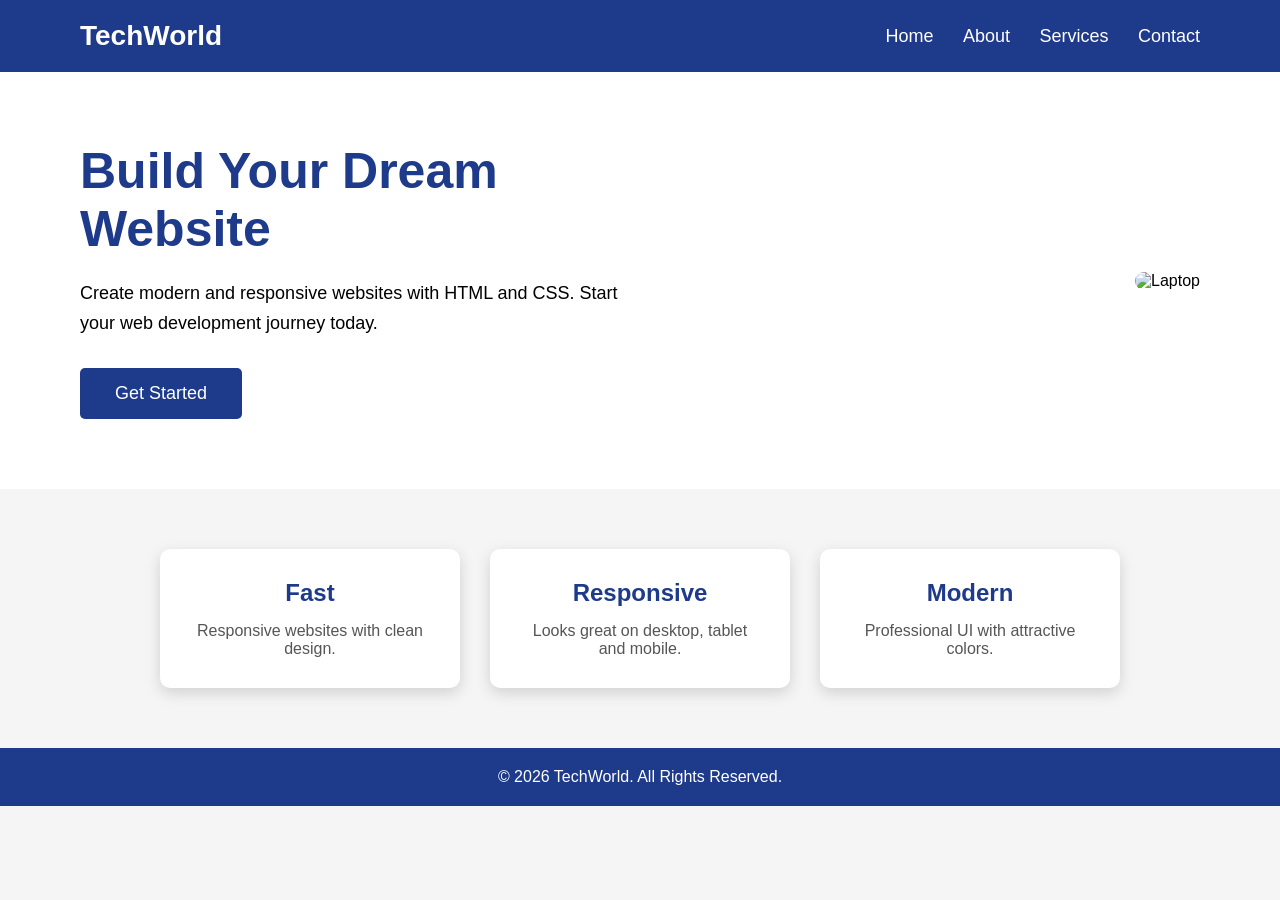
==== Landing Page/index.html @ 14361125 "project uploaded" ====
<!DOCTYPE html>
<html lang="en">
<head>
    <meta charset="UTF-8">
    <meta name="viewport" content="width=device-width, initial-scale=1.0">
    <title>Landing Page</title>
    <link rel="stylesheet" href="style.css">
</head>
<body>

    <!-- Header -->
    <header>
        <div class="logo">TechWorld</div>
        <nav>
            <a href="#">Home</a>
            <a href="#">About</a>
            <a href="#">Services</a>
            <a href="#">Contact</a>
        </nav>
    </header>

    <!-- Hero Section -->
    <section class="hero">
        <div class="content">
            <h1>Build Your Dream Website</h1>
            <p>
                Create modern and responsive websites with HTML and CSS.
                Start your web development journey today.
            </p>
            <button>Get Started</button>
        </div>

        <div class="image">
            <img src="https://images.unsplash.com/photo-1498050108023-c5249f4df085?w=600" alt="Laptop">
        </div>
    </section>

    <!-- Features -->
    <section class="features">

        <div class="card">
            <h2>Fast</h2>
            <p>Responsive websites with clean design.</p>
        </div>

        <div class="card">
            <h2>Responsive</h2>
            <p>Looks great on desktop, tablet and mobile.</p>
        </div>

        <div class="card">
            <h2>Modern</h2>
            <p>Professional UI with attractive colors.</p>
        </div>

    </section>

    <!-- Footer -->
    <footer>
        <p>© 2026 TechWorld. All Rights Reserved.</p>
    </footer>

</body>
</html>
---- Landing Page/style.css ----
*{
    margin:0;
    padding:0;
    box-sizing:border-box;
    font-family:Arial, Helvetica, sans-serif;
}

body{
    background:#f5f5f5;
}

/* Header */

header{
    display:flex;
    justify-content:space-between;
    align-items:center;
    padding:20px 80px;
    background:#1e3a8a;
    color:white;
}

.logo{
    font-size:28px;
    font-weight:bold;
}

nav a{
    color:white;
    text-decoration:none;
    margin-left:25px;
    font-size:18px;
}

nav a:hover{
    color:#ffd700;
}

/* Hero */

.hero{
    display:flex;
    justify-content:space-between;
    align-items:center;
    padding:70px 80px;
    background:white;
}

.content{
    width:50%;
}

.content h1{
    font-size:50px;
    color:#1e3a8a;
    margin-bottom:20px;
}

.content p{
    font-size:18px;
    line-height:30px;
    margin-bottom:30px;
}

button{
    padding:15px 35px;
    border:none;
    background:#1e3a8a;
    color:white;
    font-size:18px;
    cursor:pointer;
    border-radius:5px;
}

button:hover{
    background:#0f2560;
}

.image img{
    width:500px;
    border-radius:15px;
}

/* Features */

.features{
    display:flex;
    justify-content:center;
    gap:30px;
    padding:60px;
}

.card{
    width:300px;
    background:white;
    padding:30px;
    border-radius:10px;
    text-align:center;
    box-shadow:0 5px 15px rgba(0,0,0,.15);
}

.card h2{
    margin-bottom:15px;
    color:#1e3a8a;
}

.card p{
    color:#555;
}

/* Footer */

footer{
    background:#1e3a8a;
    color:white;
    text-align:center;
    padding:20px;
}

/* Responsive */

@media(max-width:768px){

header{
    flex-direction:column;
    gap:15px;
}

.hero{
    flex-direction:column;
    text-align:center;
}

.content{
    width:100%;
    margin-bottom:30px;
}

.image img{
    width:100%;
}

.features{
    flex-direction:column;
    align-items:center;
}
}
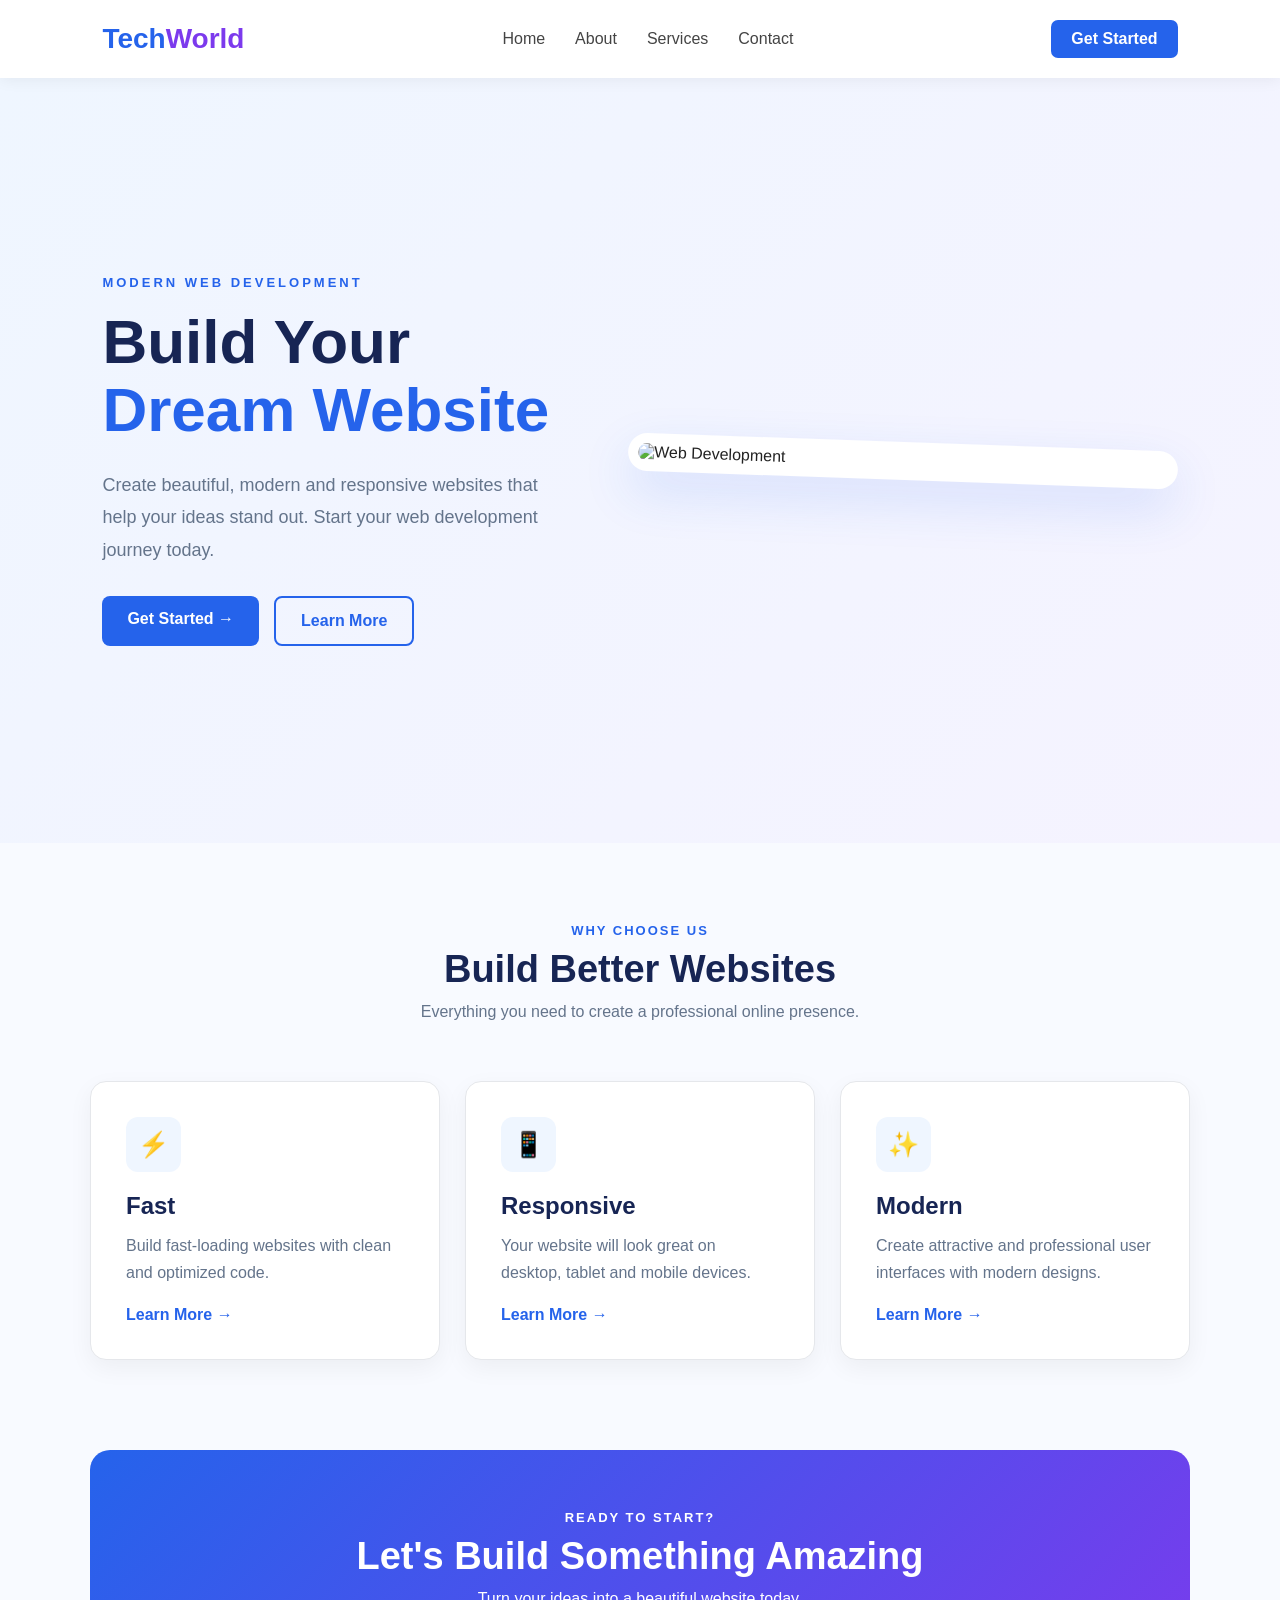
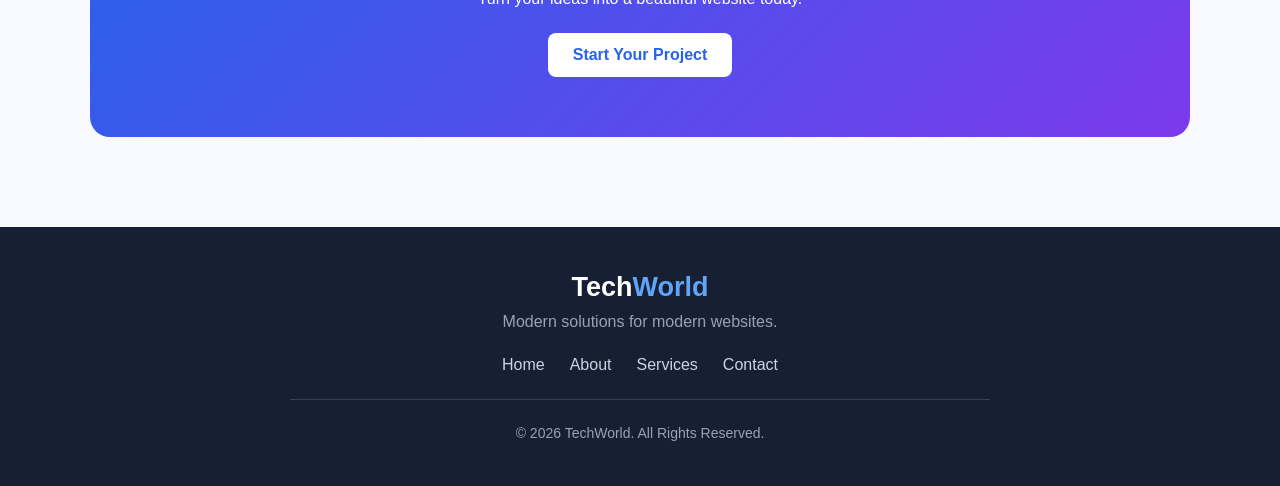
==== commit ed850d97: "Change Code" ====
--- a/Landing Page/index.html
+++ b/Landing Page/index.html
@@ -1,64 +1,141 @@
-<!DOCTYPE html>
+<!doctype html>
 <html lang="en">
-<head>
-    <meta charset="UTF-8">
-    <meta name="viewport" content="width=device-width, initial-scale=1.0">
-    <title>Landing Page</title>
-    <link rel="stylesheet" href="style.css">
-</head>
-<body>
+  <head>
+    <meta charset="UTF-8" />
+    <meta name="viewport" content="width=device-width, initial-scale=1.0" />
 
-    <!-- Header -->
-    <header>
-        <div class="logo">TechWorld</div>
-        <nav>
-            <a href="#">Home</a>
-            <a href="#">About</a>
-            <a href="#">Services</a>
-            <a href="#">Contact</a>
-        </nav>
+    <title>TechWorld | Build Your Dream Website</title>
+
+    <link rel="stylesheet" href="style.css" />
+  </head>
+
+  <body>
+    <!-- Navbar -->
+    <header class="navbar">
+      <div class="logo">Tech<span>World</span></div>
+
+      <nav>
+        <a href="#home">Home</a>
+        <a href="#about">About</a>
+        <a href="#services">Services</a>
+        <a href="#contact">Contact</a>
+      </nav>
+
+      <a href="#services" class="nav-btn">Get Started</a>
     </header>
 
     <!-- Hero Section -->
-    <section class="hero">
-        <div class="content">
-            <h1>Build Your Dream Website</h1>
-            <p>
-                Create modern and responsive websites with HTML and CSS.
-                Start your web development journey today.
-            </p>
-            <button>Get Started</button>
+    <section class="hero" id="home">
+      <div class="hero-content">
+        <p class="tagline">MODERN WEB DEVELOPMENT</p>
+
+        <h1>
+          Build Your
+          <span>Dream Website</span>
+        </h1>
+
+        <p class="hero-description">
+          Create beautiful, modern and responsive websites that help your ideas
+          stand out. Start your web development journey today.
+        </p>
+
+        <div class="hero-buttons">
+          <a href="#services" class="primary-btn"> Get Started → </a>
+
+          <a href="#about" class="secondary-btn"> Learn More </a>
         </div>
+      </div>
 
-        <div class="image">
-            <img src="https://images.unsplash.com/photo-1498050108023-c5249f4df085?w=600" alt="Laptop">
+      <div class="hero-image">
+        <div class="image-box">
+          <img
+            src="https://images.unsplash.com/photo-1498050108023-c5249f4df085?w=800"
+            alt="Web Development"
+          />
         </div>
+      </div>
     </section>
 
-    <!-- Features -->
-    <section class="features">
+    <!-- About Section -->
+    <section class="about" id="about">
+      <div class="section-title">
+        <p>WHY CHOOSE US</p>
 
-        <div class="card">
-            <h2>Fast</h2>
-            <p>Responsive websites with clean design.</p>
-        </div>
+        <h2>Build Better Websites</h2>
 
-        <div class="card">
-            <h2>Responsive</h2>
-            <p>Looks great on desktop, tablet and mobile.</p>
-        </div>
+        <span>
+          Everything you need to create a professional online presence.
+        </span>
+      </div>
+    </section>
 
-        <div class="card">
-            <h2>Modern</h2>
-            <p>Professional UI with attractive colors.</p>
-        </div>
+    <!-- Services / Features -->
+    <section class="features" id="services">
+      <div class="feature-card">
+        <div class="icon">⚡</div>
 
+        <h2>Fast</h2>
+
+        <p>Build fast-loading websites with clean and optimized code.</p>
+
+        <a href="#">Learn More →</a>
+      </div>
+
+      <div class="feature-card">
+        <div class="icon">📱</div>
+
+        <h2>Responsive</h2>
+
+        <p>
+          Your website will look great on desktop, tablet and mobile devices.
+        </p>
+
+        <a href="#">Learn More →</a>
+      </div>
+
+      <div class="feature-card">
+        <div class="icon">✨</div>
+
+        <h2>Modern</h2>
+
+        <p>
+          Create attractive and professional user interfaces with modern
+          designs.
+        </p>
+
+        <a href="#">Learn More →</a>
+      </div>
+    </section>
+
+    <!-- Call To Action -->
+    <section class="cta" id="contact">
+      <div>
+        <p>READY TO START?</p>
+
+        <h2>Let's Build Something Amazing</h2>
+
+        <p>Turn your ideas into a beautiful website today.</p>
+
+        <button>Start Your Project</button>
+      </div>
     </section>
 
     <!-- Footer -->
     <footer>
-        <p>© 2026 TechWorld. All Rights Reserved.</p>
+      <div class="footer-logo">Tech<span>World</span></div>
+
+      <p>Modern solutions for modern websites.</p>
+
+      <div class="footer-links">
+        <a href="#home">Home</a>
+        <a href="#about">About</a>
+        <a href="#services">Services</a>
+        <a href="#contact">Contact</a>
+      </div>
+
+      <hr />
+
+      <p class="copyright">© 2026 TechWorld. All Rights Reserved.</p>
     </footer>
-
-</body>
-</html>+  </body>
+</html>
--- a/Landing Page/style.css
+++ b/Landing Page/style.css
@@ -1,147 +1,592 @@
-*{
-    margin:0;
-    padding:0;
-    box-sizing:border-box;
-    font-family:Arial, Helvetica, sans-serif;
-}
-
-body{
-    background:#f5f5f5;
-}
-
-/* Header */
-
-header{
-    display:flex;
-    justify-content:space-between;
-    align-items:center;
-    padding:20px 80px;
-    background:#1e3a8a;
-    color:white;
-}
-
-.logo{
-    font-size:28px;
-    font-weight:bold;
-}
-
-nav a{
-    color:white;
-    text-decoration:none;
-    margin-left:25px;
-    font-size:18px;
-}
-
-nav a:hover{
-    color:#ffd700;
-}
-
-/* Hero */
-
-.hero{
-    display:flex;
-    justify-content:space-between;
-    align-items:center;
-    padding:70px 80px;
-    background:white;
-}
-
-.content{
-    width:50%;
-}
-
-.content h1{
-    font-size:50px;
-    color:#1e3a8a;
-    margin-bottom:20px;
-}
-
-.content p{
-    font-size:18px;
-    line-height:30px;
-    margin-bottom:30px;
-}
-
-button{
-    padding:15px 35px;
-    border:none;
-    background:#1e3a8a;
-    color:white;
-    font-size:18px;
-    cursor:pointer;
-    border-radius:5px;
-}
-
-button:hover{
-    background:#0f2560;
-}
-
-.image img{
-    width:500px;
-    border-radius:15px;
-}
-
-/* Features */
-
-.features{
-    display:flex;
-    justify-content:center;
-    gap:30px;
-    padding:60px;
-}
-
-.card{
-    width:300px;
-    background:white;
-    padding:30px;
-    border-radius:10px;
-    text-align:center;
-    box-shadow:0 5px 15px rgba(0,0,0,.15);
-}
-
-.card h2{
-    margin-bottom:15px;
-    color:#1e3a8a;
-}
-
-.card p{
-    color:#555;
-}
-
-/* Footer */
-
-footer{
-    background:#1e3a8a;
-    color:white;
-    text-align:center;
-    padding:20px;
-}
-
-/* Responsive */
-
-@media(max-width:768px){
-
-header{
-    flex-direction:column;
-    gap:15px;
-}
-
-.hero{
-    flex-direction:column;
-    text-align:center;
-}
-
-.content{
-    width:100%;
-    margin-bottom:30px;
-}
-
-.image img{
-    width:100%;
-}
-
-.features{
-    flex-direction:column;
-    align-items:center;
-}
-}+* {
+  margin: 0;
+  padding: 0;
+  box-sizing: border-box;
+  font-family: Arial, Helvetica, sans-serif;
+}
+
+html {
+  scroll-behavior: smooth;
+}
+
+body {
+  background: #f8faff;
+  color: #222;
+}
+
+/* ================= NAVBAR ================= */
+
+.navbar {
+  width: 100%;
+  padding: 20px 8%;
+
+  display: flex;
+  align-items: center;
+  justify-content: space-between;
+
+  background: white;
+
+  position: sticky;
+  top: 0;
+  z-index: 1000;
+
+  box-shadow: 0 2px 15px rgba(0, 0, 0, 0.06);
+}
+
+.logo {
+  font-size: 28px;
+  font-weight: bold;
+  color: #2563eb;
+}
+
+.logo span {
+  color: #7c3aed;
+}
+
+nav {
+  display: flex;
+  gap: 30px;
+}
+
+nav a {
+  text-decoration: none;
+  color: #444;
+  font-weight: 500;
+  transition: 0.3s;
+}
+
+nav a:hover {
+  color: #2563eb;
+}
+
+.nav-btn {
+  text-decoration: none;
+  background: #2563eb;
+  color: white;
+
+  padding: 10px 20px;
+  border-radius: 7px;
+
+  font-weight: bold;
+
+  transition: 0.3s;
+}
+
+.nav-btn:hover {
+  background: #1d4ed8;
+  transform: translateY(-2px);
+}
+
+/* ================= HERO ================= */
+
+.hero {
+  min-height: 85vh;
+
+  padding: 80px 8%;
+
+  display: flex;
+  align-items: center;
+  justify-content: space-between;
+  gap: 60px;
+
+  background: linear-gradient(135deg, #eff6ff, #f5f3ff);
+}
+
+.hero-content {
+  max-width: 600px;
+}
+
+.tagline {
+  color: #2563eb;
+  font-size: 13px;
+  font-weight: bold;
+  letter-spacing: 3px;
+
+  margin-bottom: 18px;
+}
+
+.hero h1 {
+  font-size: 62px;
+  line-height: 1.1;
+
+  color: #172554;
+
+  margin-bottom: 25px;
+}
+
+.hero h1 span {
+  color: #2563eb;
+}
+
+.hero-description {
+  color: #64748b;
+  font-size: 18px;
+  line-height: 1.8;
+
+  max-width: 550px;
+
+  margin-bottom: 30px;
+}
+
+/* Hero Buttons */
+
+.hero-buttons {
+  display: flex;
+  gap: 15px;
+  flex-wrap: wrap;
+}
+
+.primary-btn,
+.secondary-btn {
+  display: inline-block;
+
+  padding: 14px 25px;
+
+  border-radius: 8px;
+
+  text-decoration: none;
+
+  font-weight: bold;
+
+  transition: 0.3s;
+}
+
+.primary-btn {
+  background: #2563eb;
+  color: white;
+}
+
+.primary-btn:hover {
+  background: #1d4ed8;
+  transform: translateY(-3px);
+  box-shadow: 0 10px 20px rgba(37, 99, 235, 0.25);
+}
+
+.secondary-btn {
+  border: 2px solid #2563eb;
+  color: #2563eb;
+}
+
+.secondary-btn:hover {
+  background: #2563eb;
+  color: white;
+}
+
+/* Hero Image */
+
+.hero-image {
+  max-width: 550px;
+  width: 100%;
+}
+
+.image-box {
+  padding: 10px;
+
+  background: white;
+
+  border-radius: 20px;
+
+  box-shadow: 0 20px 50px rgba(37, 99, 235, 0.15);
+
+  transform: rotate(2deg);
+
+  transition: 0.4s;
+}
+
+.image-box:hover {
+  transform: rotate(0deg) translateY(-5px);
+}
+
+.image-box img {
+  display: block;
+
+  width: 100%;
+
+  border-radius: 14px;
+}
+
+/* ================= ABOUT ================= */
+
+.about {
+  padding: 80px 8% 30px;
+  text-align: center;
+}
+
+.section-title {
+  max-width: 650px;
+  margin: auto;
+}
+
+.section-title p {
+  color: #2563eb;
+
+  font-size: 13px;
+  font-weight: bold;
+
+  letter-spacing: 2px;
+
+  margin-bottom: 10px;
+}
+
+.section-title h2 {
+  font-size: 38px;
+  color: #172554;
+
+  margin-bottom: 12px;
+}
+
+.section-title span {
+  color: #64748b;
+}
+
+/* ================= FEATURES ================= */
+
+.features {
+  width: 90%;
+  max-width: 1100px;
+
+  margin: 30px auto 90px;
+
+  display: grid;
+  grid-template-columns: repeat(3, 1fr);
+
+  gap: 25px;
+}
+
+.feature-card {
+  background: white;
+
+  padding: 35px;
+
+  border-radius: 16px;
+
+  border: 1px solid #e5e7eb;
+
+  box-shadow: 0 8px 25px rgba(0, 0, 0, 0.05);
+
+  transition: 0.3s;
+}
+
+.feature-card:hover {
+  transform: translateY(-8px);
+
+  border-color: #93c5fd;
+
+  box-shadow: 0 15px 35px rgba(37, 99, 235, 0.12);
+}
+
+.icon {
+  width: 55px;
+  height: 55px;
+
+  display: flex;
+  justify-content: center;
+  align-items: center;
+
+  background: #eff6ff;
+
+  border-radius: 12px;
+
+  font-size: 25px;
+
+  margin-bottom: 20px;
+}
+
+.feature-card h2 {
+  color: #172554;
+
+  margin-bottom: 12px;
+}
+
+.feature-card p {
+  color: #64748b;
+
+  line-height: 1.7;
+
+  margin-bottom: 20px;
+}
+
+.feature-card a {
+  color: #2563eb;
+
+  text-decoration: none;
+
+  font-weight: bold;
+}
+
+/* ================= CTA ================= */
+
+.cta {
+  width: 90%;
+  max-width: 1100px;
+
+  margin: 0 auto 90px;
+
+  padding: 60px 30px;
+
+  text-align: center;
+
+  border-radius: 20px;
+
+  color: white;
+
+  background: linear-gradient(135deg, #2563eb, #7c3aed);
+}
+
+.cta p:first-child {
+  font-size: 13px;
+  letter-spacing: 2px;
+  font-weight: bold;
+
+  margin-bottom: 10px;
+}
+
+.cta h2 {
+  font-size: 38px;
+  margin-bottom: 12px;
+}
+
+.cta p {
+  margin-bottom: 25px;
+}
+
+.cta button {
+  border: none;
+
+  padding: 13px 25px;
+
+  border-radius: 8px;
+
+  background: white;
+  color: #2563eb;
+
+  font-size: 16px;
+  font-weight: bold;
+
+  cursor: pointer;
+
+  transition: 0.3s;
+}
+
+.cta button:hover {
+  transform: translateY(-3px);
+
+  box-shadow: 0 8px 20px rgba(0, 0, 0, 0.2);
+}
+
+/* ================= FOOTER ================= */
+
+footer {
+  background: #172033;
+
+  color: white;
+
+  text-align: center;
+
+  padding: 45px 20px;
+}
+
+.footer-logo {
+  font-size: 27px;
+  font-weight: bold;
+
+  margin-bottom: 10px;
+}
+
+.footer-logo span {
+  color: #60a5fa;
+}
+
+footer > p {
+  color: #94a3b8;
+}
+
+.footer-links {
+  display: flex;
+  justify-content: center;
+
+  gap: 25px;
+
+  margin: 25px 0;
+}
+
+.footer-links a {
+  color: #cbd5e1;
+
+  text-decoration: none;
+
+  transition: 0.3s;
+}
+
+.footer-links a:hover {
+  color: #60a5fa;
+}
+
+footer hr {
+  border: none;
+
+  border-top: 1px solid #334155;
+
+  margin: 25px auto;
+
+  max-width: 700px;
+}
+
+.copyright {
+  font-size: 14px;
+}
+
+/* ================= TABLET ================= */
+
+@media (max-width: 900px) {
+  .hero {
+    padding: 70px 6%;
+  }
+
+  .hero h1 {
+    font-size: 50px;
+  }
+
+  .features {
+    grid-template-columns: repeat(2, 1fr);
+  }
+}
+
+/* ================= MOBILE ================= */
+
+@media (max-width: 700px) {
+  .navbar {
+    padding: 18px 5%;
+
+    flex-wrap: wrap;
+
+    justify-content: center;
+
+    gap: 15px;
+  }
+
+  .logo {
+    width: 100%;
+    text-align: center;
+  }
+
+  nav {
+    gap: 15px;
+    flex-wrap: wrap;
+    justify-content: center;
+  }
+
+  nav a {
+    font-size: 14px;
+  }
+
+  .nav-btn {
+    display: none;
+  }
+
+  /* Hero */
+
+  .hero {
+    min-height: auto;
+
+    padding: 60px 5%;
+
+    flex-direction: column;
+
+    text-align: center;
+
+    gap: 45px;
+  }
+
+  .hero h1 {
+    font-size: 42px;
+  }
+
+  .hero-description {
+    font-size: 16px;
+  }
+
+  .hero-buttons {
+    justify-content: center;
+  }
+
+  .primary-btn,
+  .secondary-btn {
+    padding: 12px 20px;
+  }
+
+  .hero-image {
+    max-width: 500px;
+  }
+
+  /* Section */
+
+  .about {
+    padding-top: 60px;
+  }
+
+  .section-title h2 {
+    font-size: 30px;
+  }
+
+  /* Features */
+
+  .features {
+    grid-template-columns: 1fr;
+
+    width: 90%;
+
+    margin-bottom: 60px;
+  }
+
+  .feature-card {
+    text-align: center;
+  }
+
+  .icon {
+    margin-left: auto;
+    margin-right: auto;
+  }
+
+  /* CTA */
+
+  .cta {
+    padding: 45px 20px;
+  }
+
+  .cta h2 {
+    font-size: 28px;
+  }
+
+  /* Footer */
+
+  .footer-links {
+    flex-wrap: wrap;
+    gap: 15px;
+  }
+}
+
+/* ================= SMALL MOBILE ================= */
+
+@media (max-width: 400px) {
+  .hero h1 {
+    font-size: 35px;
+  }
+
+  .tagline {
+    font-size: 11px;
+  }
+
+  .hero-buttons {
+    flex-direction: column;
+  }
+
+  .primary-btn,
+  .secondary-btn {
+    width: 100%;
+  }
+
+  .feature-card {
+    padding: 25px;
+  }
+}
